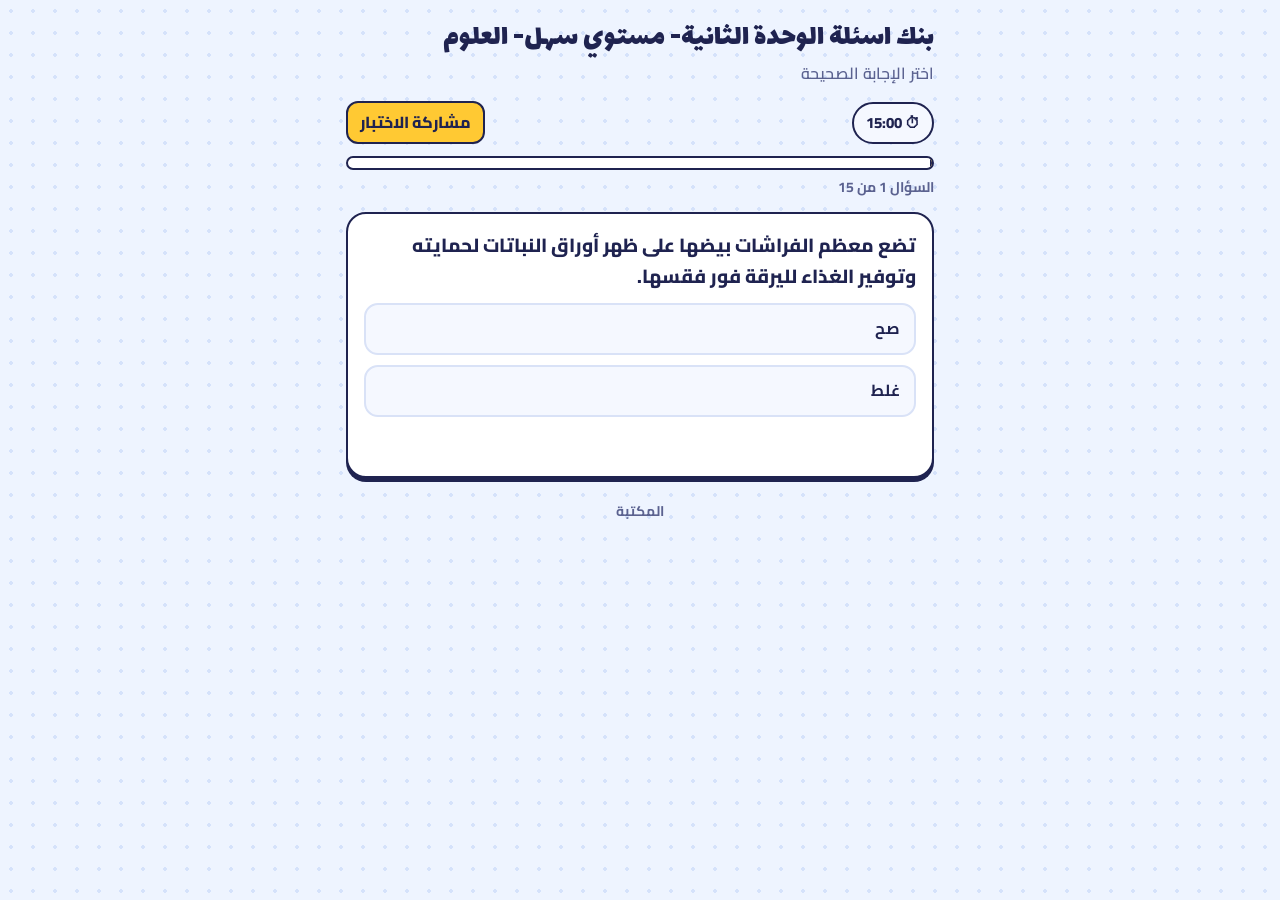
==== quizzes/q-1-yieydr.html @ e1509636 "Add files via upload" ====
<!doctype html>
<html lang="ar" dir="rtl">
<head>
<meta charset="utf-8">
<meta name="viewport" content="width=device-width, initial-scale=1">
<title>بنك اسئلة الوحدة الثانية- مستوي سهل- العلوم</title>
<script>
  /* المظهر: يأخذه من التطبيق (?theme=dark) وإلا من إعدادات الجهاز */
  (function () {
    var p = new URLSearchParams(location.search).get('theme');
    var dark = p ? p === 'dark' : matchMedia('(prefers-color-scheme: dark)').matches;
    document.documentElement.setAttribute('data-theme', dark ? 'dark' : 'light');
  })();
</script>
<link rel="icon" href="../icons/icon.svg" type="image/svg+xml">
<link rel="preconnect" href="https://fonts.googleapis.com">
<link rel="preconnect" href="https://fonts.gstatic.com" crossorigin>
<link href="https://fonts.googleapis.com/css2?family=Cairo:wght@400;600;700;800&family=Lalezar&display=swap" rel="stylesheet">
<style>
  :root { --bg:#EEF4FF; --dots:#D5E2FB; --surface:#fff; --surface2:#F5F8FF; --ink:#1F2350; --muted:#5B6290; --line:#D9E2F7; --edge:#1F2350; --primary:#3E63F5; --onp:#fff; --sun:#FFC933; --ons:#1F2350; --ok:#138A5B; --okbg:#D5F5E3; --bad:#D13B3B; --badbg:#FFE0DA; --focus:#1F2350; }
  :root[data-theme="dark"] { --bg:#15183D; --dots:#1E2250; --surface:#22265A; --surface2:#2B3070; --ink:#F1F3FF; --muted:#AEB5E6; --line:#373D82; --edge:#0B0D26; --primary:#7C97FF; --onp:#11143A; --sun:#FFD25A; --ons:#1B1E48; --ok:#5BE0A4; --okbg:#1F5A49; --bad:#FF8B8B; --badbg:#5A2F3E; --focus:#FFD25A; }
  * { box-sizing:border-box; }
  body { margin:0; font-family:"Cairo","Segoe UI",Tahoma,sans-serif; line-height:1.7; color:var(--ink); background-color:var(--bg); background-image:radial-gradient(var(--dots) 1.6px, transparent 1.8px); background-size:22px 22px; }
  main { max-width:620px; margin:0 auto; padding:18px 16px 40px; }
  h1 { font-family:"Lalezar","Cairo",sans-serif; font-weight:400; font-size:30px; line-height:1.4; margin:0; }
  .sub { color:var(--muted); font-weight:600; margin:0 0 14px; }
  .bar { height:14px; background:var(--surface); border:2.5px solid var(--edge); border-radius:999px; overflow:hidden; margin-bottom:6px; }
  .bar i { display:block; height:100%; width:0; background:var(--sun); border-inline-end:2.5px solid var(--edge); transition:width .3s; }
  .progress { color:var(--muted); font-weight:700; font-size:14px; margin:0 0 12px; }
  .q { background:var(--surface); border:2.5px solid var(--edge); border-radius:20px; box-shadow:0 4px 0 var(--edge); padding:16px; }
  .q h2 { font-size:19px; font-weight:800; line-height:1.6; margin:0 0 12px; }
  .opts { display:grid; gap:10px; }
  .opts button { font:inherit; font-weight:700; text-align:right; min-height:52px; padding:8px 14px; border:2.5px solid var(--line); border-radius:14px; background:var(--surface2); color:var(--ink); cursor:pointer; transition:transform .08s; }
  .opts button:active:not(:disabled) { transform:scale(.98); }
  .opts button:focus-visible, .next:focus-visible, .again:focus-visible { outline:3px solid var(--focus); outline-offset:3px; }
  .opts button.right { background:var(--okbg); border-color:var(--ok); }
  .opts button.wrong { background:var(--badbg); border-color:var(--bad); }
  .opts button:disabled { cursor:default; }
  .fb { min-height:1.8em; margin:12px 0 0; font-weight:800; }
  .fb.ok { color:var(--ok); } .fb.bad { color:var(--bad); }
  .note { margin:2px 0 0; color:var(--muted); font-weight:600; font-size:15px; }
  .btn { display:flex; align-items:center; justify-content:center; width:100%; min-height:54px; margin-top:14px; font:inherit; font-weight:800; font-size:17px; border:2.5px solid var(--edge); border-radius:16px; background:var(--primary); color:var(--onp); box-shadow:0 4px 0 var(--edge); cursor:pointer; }
  .btn:active { transform:translateY(3px); box-shadow:0 1px 0 var(--edge); }
  .btn.alt { background:var(--sun); color:var(--ons); }
  .result { text-align:center; background:var(--surface); border:2.5px solid var(--edge); border-radius:24px; box-shadow:0 4px 0 var(--edge); padding:22px 16px; }
  .stars { font-size:44px; letter-spacing:6px; line-height:1.3; }
  .result h2 { font-family:"Lalezar","Cairo",sans-serif; font-weight:400; font-size:30px; margin:4px 0; line-height:1.4; }
  .result p { margin:0; color:var(--muted); font-weight:700; }
  .score { display:inline-block; margin:10px 0 4px; padding:0 18px; background:var(--sun); color:var(--ons); border:2.5px solid var(--edge); border-radius:999px; font-weight:800; font-size:22px; }
  footer { text-align:center; color:var(--muted); font-size:14px; font-weight:700; margin-top:22px; }
  @media (prefers-reduced-motion: reduce) { * { transition:none !important; } }
</style>

</head>
<body>
<main>
  <h1>بنك اسئلة الوحدة الثانية- مستوي سهل- العلوم</h1>
  <p class="sub">اختر الإجابة الصحيحة</p>
  <div id="stage"></div>
  <footer>المكتبة</footer>
</main>
<script>
/* type: "mc" اختيار من متعدد | "tf" صح وغلط. a = رقم الإجابة الصحيحة. note = شرح اختياري يظهر بعد الإجابة */
const QUESTIONS = [{"type":"tf","q":"تضع معظم الفراشات بيضها على ظهر أوراق النباتات لحمايته وتوفير الغذاء لليرقة فور فقسها.","a":0,"note":"تختار الفراشات ظهر أوراق النباتات لحماية البيض من الأمطار وليكون الغذاء متوافراً مباشرة لليرقة عند الخروج."},{"type":"tf","q":"تعتبر وجود ثقوب وعلامات أكل على أوراق النباتات دليلاً على وجود بيض الفراشات.","a":1,"note":"تترك اليرقات آثاماً وثقوباً نتيجة إقبالها الشديد على أكل الأوراق، بينما البيض لا يأكل."},{"type":"tf","q":"يصل طول الشرنقة في دورة حياة الفراشة إلى حوالي 7 سم تقريباً.","a":1,"note":"الشرنقة يبلغ طولها نحو 2 سم فقط، بينما الـ 7 سم هي قياس عرض أجنحة الفراشة البالغة."},{"type":"mc","q":"أي من الكائنات الحية التالية لا يعتبر من الحشرات بناءً على أجزاء جسمه وعدد أرجله؟","o":["العنكبوت","الجراد","النمل","اليعسوب"],"a":0,"note":"العنكبوت يتكون جسمه من جزأين فقط وله 8 أرجل (4 أزواج)، فلا يصنف كحشرة."},{"type":"tf","q":"تُعتبر اليعاسيب والجراد وخنافس الروث من الحشرات لأن أجسامها تتكون من 3 أجزاء وتملك 6 أرجل.","a":0,"note":"ينطبق التعريف العلمي للحشرات (ثلاثة أجزاء رئيسية للجسم وست أرجل) على اليعاسيب والجراد وخنافس الروث."},{"type":"mc","q":"يتكون التركيب الجسمي الرئيسي للحشرة البالغة من ثلاثة أجزاء، هي:","o":["الرأس، الصدر، البطن","الرأس، الأجنحة، الأرجل","الصدر، البطن، قرون الاستشعار","الرأس، الذيل، الصدر"],"a":0,"note":"هذه هي الأجزاء الثلاثة المكونة للهيكل الخارجي الأساسي لجسم أي حشرة بالغة."},{"type":"tf","q":"تُسمى الحشرة الصغيرة التي تخرج مباشرة عند فقس البيضة باليرقة.","a":0,"note":"اليرقة هي المرحلة الثانية في دورة الحياة والتي تخرج مباشرة فور انقضاء مرحلة البيضة."},{"type":"mc","q":"أي من العبارات التالية تصف شكل ولون الشرنقة في دورة حياة الفراشة الملكية؟","o":["ذات شكل بيضاوي ممتلئ ولون أخضر زاهٍ قد يبدو ذهبياً","ذات شكل مكعب ولون أحمر داكن","ذات شكل دائم التغير ولون شفاف","ذات شكل كروي ولون أسود داكن"],"a":0,"note":"هذا هو الوصف المباشر والدقيق للشكل واللون الظاهري لشرنقة الفراشة."},{"type":"mc","q":"ما الوظيفة الأساسية والمهمة المحددة لمرحلة اليرقة؟","o":["الأكل بشراهة والنمو السريع","وضع البيض والتكاثر","الطيران بين الأزهار لامتصاص الرحيق","السكون والنوم داخل غلاف حامٍ"],"a":0,"note":"تخصص اليرقة معظم وقتها للتغذية المستمرة لتخزين الطاقة والنمو السريع."},{"type":"tf","q":"تمر خنافس الروث والنحل بدورة حياة ومراحل نمو تشابه دورة حياة الفراشات.","a":0,"note":"تمر كل من الفراشات والنحل وخنافس الروث بمراحل التحول الكامل الأربع (بيضة، يرقة، شرنقة، حشرة بالغة)."},{"type":"mc","q":"أين تضع أُنثى الفراش عادةً بيضها في البيئة الطبيعية؟","o":["على ظهر أوراق النباتات التي تأكلها اليرقات","فوق الرمال الجافة في الصحراء","داخل جذوع الأشجار الميتة واليابسة","تحت سطح التربة على عمق كبير"],"a":0,"note":"يُمكّن وضع البيض على ظهر الأوراق من حمايته وتوفير الغذاء المباشر لليرقات فور الخروج."},{"type":"tf","q":"تعتبر الشرنقة مرحلة تحول مهمة رغم أنها تبدو ساكنة ولا تتحرك.","a":0,"note":"رغم السكون الظاهري للشرنقة، تحدث بداخلها تغيرات جسمية جذرية لإعادة بناء اليرقة وتحويلها إلى فراشة."},{"type":"mc","q":"يحتوي رأس الحشرة البالغة على أجزاء رئيسية هامّة تتضمن:","o":["العينين، الفم، وزوج من قرون الاستشعار","الأرجل، الأجنحة، العينين","الشرنقة، الفم، الأرجل","قرون الاستشعار، الأجنحة، البطن"],"a":0,"note":"تتركز الزوائد الحسية والغذائية من عينين وفم وقرني استشعار في منطقة الرأس."},{"type":"mc","q":"كيف تظهر أجنحة الفراشة البالغة في البداية فور انشقاق الشرنقة وخروجها منها؟","o":["تكون مجعدة ورطبة غير قادرة على الطيران","تكون قوية ومفرودة وتطير فوراً في الهواء","تكون مفقودة كلياً وتنمو بعد أسبوع","تكون صلبة وجافة جداً وقابلة للكسر"],"a":0,"note":"تخرج الأجنحة انضغاطية ومجعدة، وتستغرق بعض الوقت حتى تنبسط وتصلب بالطيران."},{"type":"mc","q":"ما العملية الحيوية التي تتخلص فيها اليرقة من جلدها القديم عندما يصبح ضيقاً عليها؟","o":["الانسلاخ","الفقس","التكيف","التكاثر"],"a":0,"note":"الانسلاخ هو العملية التي تقوم بها اليرقة بتغيير جلدها القديم غير القابل للتمدد لتتمكن من النمو."}];
const stage = document.getElementById('stage');
let i = 0, score = 0;

/* ── ترميز النص والرياضيات: مطابق لأسلوب exam-builder v3 ── */
var TEX_CMD={'forall':1,'frac':1,'fbox':1,'fcolorbox':1,'text':1,'times':1,'tan':1,'tanh':1,'to':1,'theta':1,'tau':1,'top':1,'triangle':1,'triangledown':1,'tilde':1,'textbf':1,'textit':1,'textrm':1,'textsf':1,'texttt':1,'textcomp':1,'textellipsis':1,'textmu':1,'textdegree':1,'textcopyright':1,'textregistered':1,'texttrademark':1,'tfrac':1,'textasciitilde':1,'textbar':1,'textbigcirc':1,'textbullet':1,'textdagger':1,'textdollar':1,'textemdash':1,'textendash':1,'textexclam':1,'textgreater':1,'textless':1,'textparagraph':1,'textperiodcentered':1,'textquestiondown':1,'textsection':1,'textunderscore':1,'textwon':1,'tag':1,'thickmuskip':1,'beta':1,'bar':1,'begin':1,'backslash':1,'big':1,'bigg':1,'bigl':1,'bigm':1,'biggr':1,'biggm':1,'bigr':1,'biggl':1,'Big':1,'Bigg':1,'Bigl':1,'Bigm':1,'Biggl':1,'Biggm':1,'Bigr':1,'bigvert':1,'Bigvert':1,'biglvert':1,'bigrvert':1,'Biglvert':1,'Bigrvert':1,'biggroup':1,'Biggroup':1,'bigmvert':1,'Bigmvert':1,'blacktriangle':1,'blacktriangledown':1,'blacksquare':1,'blacklozenge':1,'binom':1,'bmod':1,'box':1,'boxed':1,'nu':1,'nabla':1,'not':1,'newline':1,'ne':1,'neq':1,'neg':1,'notin':1,'notequ':1,'notsubset':1,'notsupset':1,'nleq':1,'ngeq':1,'nll':1,'nlt':1,'ngt':1,'ngg':1,'nmid':1,'nparallel':1,'notag':1,'newcommand':1,'newenvironment':1,'noindent':1,'ni':1,'right':1,'rightarrow':1,'rightarrowfill':1,'rightarrowtail':1,'rightarrowstail':1,'rightarrowtriangle':1,'rightarrowdoublearrow':1,'rightleftarrows':1,'rightharpoonup':1,'rightharpoondown':1,'rightdownarrow':1,'rightuparrow':1,'root':1,'rho':1,'rangle':1,'rfloor':1,'rceil':1,'rvert':1,'Rvert':1,'rgroup':1};
var CTRL_MAP = { '\b':'b','\t':'t','\n':'n','\f':'f','\r':'r' };
function fixCtrl(s){ if(typeof s!=='string')return s; if(!/[\b\t\n\f\r]/.test(s))return s; return s.replace(/([\b\t\n\f\r])([A-Za-z]+)/g,function(m,c,rest){var letter=CTRL_MAP[c];if(!letter)return m;var cmd=letter+rest;if(!TEX_CMD[cmd])return m;return '\\'+cmd;}); }
/* ══ دعم الرياضيات والفيزياء والكيمياء (MathKit) — نسخة واحدة تُستخدم في الأداة وفي قالب الاختبار ══ */
function makeMathKit(fixCtrl) {
  var MATH_RE = /(\$\$[\s\S]+?\$\$|\$[^$\n]+?\$|\\\([\s\S]+?\\\)|\\\[[\s\S]+?\\\])/g;
  function esc0(s) { return String(s).replace(/&/g, '&amp;').replace(/</g, '&lt;').replace(/>/g, '&gt;').replace(/"/g, '&quot;'); }
  function mk(s) { return String(s).replace(/\uE000/g, '<sup>').replace(/\uE001/g, '</sup>').replace(/\uE002/g, '<sub>').replace(/\uE003/g, '</sub>'); }
  function hasMath(s) { return typeof s === 'string' && (s.indexOf('$') !== -1 || s.indexOf('\\(') !== -1 || s.indexOf('\\[') !== -1); }
  function unwrap(part) {
    if (/^\$\$[\s\S]+\$\$$/.test(part)) { return { tex: part.slice(2, -2), display: true }; }
    if (/^\$[^$\n]+\$$/.test(part)) { return { tex: part.slice(1, -1), display: false }; }
    if (/^\\\([\s\S]+\\\)$/.test(part)) { return { tex: part.slice(2, -2), display: false }; }
    if (/^\\\[[\s\S]+\\\]$/.test(part)) { return { tex: part.slice(2, -2), display: true }; }
    return null;
  }
  function parts(s) { return String(s).split(MATH_RE); }

  /* ── كيمياء مبسّطة: \ce{2H2 + O2 -> 2H2O} ── */
  function ceToTex(src) {
    var s = String(src).trim().replace(/<->|<=>|->|<-/g, function (m) { return ' ' + m + ' '; });
    var out = [];
    s.split(/\s+/).forEach(function (p) {
      if (!p) { return; }
      if (p === '->') { out.push('\\rightarrow'); return; }
      if (p === '<-') { out.push('\\leftarrow'); return; }
      if (p === '<->') { out.push('\\leftrightarrow'); return; }
      if (p === '<=>') { out.push('\\rightleftharpoons'); return; }
      if (p === '+' || p === '=') { out.push(p); return; }
      var t = p.replace(/\^(\d*[+\-])/g, '^{$1}')
               .replace(/([A-Za-z\)\]])(\d+)/g, '$1_{$2}')
               .replace(/\((aq|g|l|s)\)/g, '\\text{($1)}');
      out.push('\\mathrm{' + t + '}');
    });
    return out.join(' ');
  }

  /* ── أوامر شائعة في الفيزياء/الكيمياء غير موجودة في KaTeX ── */
  var MACROS = {
    '\\Ohm': '\\Omega', '\\ohm': '\\Omega',
    '\\degC': '{}^{\\circ}\\mathrm{C}', '\\degF': '{}^{\\circ}\\mathrm{F}',
    '\\angstrom': '\\mathrm{\\mathring{A}}', '\\micro': '\\mu',
    '\\abs': '\\left|#1\\right|', '\\norm': '\\left\\Vert #1\\right\\Vert',
    '\\dd': '\\mathrm{d}', '\\dv': '\\frac{\\mathrm{d}#1}{\\mathrm{d}#2}', '\\pdv': '\\frac{\\partial #1}{\\partial #2}',
    '\\vb': '\\mathbf{#1}', '\\grad': '\\nabla', '\\curl': '\\nabla\\times',
    '\\unit': '\\,\\mathrm{#1}', '\\si': '\\,\\mathrm{#1}', '\\SI': '#1\\,\\mathrm{#2}', '\\num': '#1',
    '\\pu': '\\text{#1}'
  };
  MACROS['\\ce'] = function (ctx) {
    var toks = ctx.consumeArgs(1)[0];
    return ceToTex(toks.slice().reverse().map(function (t) { return t.text; }).join(''));
  };
  function macros() { var o = {}; for (var k in MACROS) { if (Object.prototype.hasOwnProperty.call(MACROS, k)) { o[k] = MACROS[k]; } } return o; }

  function render(tex, display, throwOnError) {
    var w = console.warn; console.warn = function () {};
    try {
      return katex.renderToString(tex, { displayMode: !!display, throwOnError: !!throwOnError, strict: 'ignore', trust: false, output: 'html', macros: macros() });
    } finally { console.warn = w; }
  }
  function mathSpan(part) {
    var u = unwrap(part);
    if (!u) { return esc0(part); }
    var tex = fixCtrl(u.tex), out = null;
    var attrs = ' class="math" dir="ltr" data-tex="' + esc0(tex) + '"';
    if (typeof katex !== 'undefined' && katex && katex.renderToString) {
      try { out = render(tex, u.display, false); } catch (e) { out = null; }
    }
    if (!out) { return '<span' + attrs + '><span class="math-raw">' + esc0(tex) + '</span></span>'; }
    return '<span' + attrs + '>' + out + '</span>';
  }

  /* ── عزل مقاطع الصيغ المكتوبة نصًّا (−5 m/s، F = m × a، H₂O) لتبقى من اليسار لليمين داخل نص عربي ── */
  var CH = 'A-Za-z0-9\\u0370-\\u03FF\\u00B0\\u00B2\\u00B3\\u00B5\\u00B9\\u2070-\\u209F\\u2126\\u221A\\u221E\\u2248\\u2260\\u2264\\u2265\\u00B1\\u00D7\\u00F7\\u00B7';
  var LTR_RE = new RegExp('[+\\-\\u2212\\u2013]?[' + CH + '](?:[' + CH + ' +\\-\\u2212\\u2013=<>^\\/%().,:]*[' + CH + ')%=])?', 'g');
  var WORTH_RE = new RegExp('[0-9=<>^\\/%\\u0370-\\u03FF\\u00B0\\u00B2\\u00B3\\u00B5\\u00B9\\u2070-\\u209F\\u2126\\u221A\\u221E\\u2248\\u2260\\u2264\\u2265\\u00B1\\u00D7\\u00F7\\u00B7]|^[+\\-\\u2212\\u2013]');
  function ltr(s, escFn) {
    var out = '', last = 0, m;
    LTR_RE.lastIndex = 0;
    while ((m = LTR_RE.exec(s))) {
      if (!WORTH_RE.test(m[0])) { continue; }
      out += escFn(s.slice(last, m.index)) + '<bdi dir="ltr">' + escFn(m[0]) + '</bdi>';
      last = m.index + m[0].length;
    }
    return out + escFn(s.slice(last));
  }
  function esc(s) { return mk(ltr(fixCtrl(String(s == null ? '' : s)), esc0)); }
  function rich(s) {
    s = fixCtrl(String(s == null ? '' : s));
    if (!hasMath(s)) { return esc(s); }
    return parts(s).map(function (p) { return unwrap(p) ? mathSpan(p) : esc(p); }).join('');
  }

  /* ── نص LaTeX صِرف بلا علامات $ (مثل \frac{1}{2} أو 10^{-3}) ← يُغلَّف تلقائيًا ── */
  var CMD_RE = /\\(?:frac|dfrac|tfrac|sqrt|vec|overrightarrow|overline|times|cdot|Omega|omega|mu|pi|theta|alpha|beta|gamma|Delta|lambda|rho|sigma|phi|tau|ce|mathrm|leq|geq|neq|approx|rightarrow|infty|sum|int|lim|angle|triangle|circ|degree|hbar|nabla|partial|cdots|ldots|perp|parallel)(?![A-Za-z])/;
  var SUPSUB_RE = /[A-Za-z0-9\)\}\]]\^(?:\{|[\-+]?[A-Za-z0-9\\\(])|[A-Za-z0-9\)\}\]]_\{/;
  function autoWrap(s) {
    s = String(s);
    if (!s || /[\u0600-\u06FF]/.test(s) || /\$|\\\(|\\\[/.test(s) || /[A-Za-z]:\\/.test(s)) { return s; }
    if (!CMD_RE.test(s) && !SUPSUB_RE.test(s)) { return s; }
    var prose = s.replace(/\\[A-Za-z]+/g, ' ');
    if (/[A-Za-z]{4,}/.test(prose)) { return s; }
    return '$' + s.trim() + '$';
  }

  /* ── فحص الصيغ: عدّها وأبلِغ عن الأخطاء ── */
  function check(s) {
    var res = { n: 0, errors: [] };
    if (!hasMath(s)) { return res; }
    parts(fixCtrl(String(s))).forEach(function (p) {
      var u = unwrap(p);
      if (!u) { return; }
      res.n++;
      try { render(fixCtrl(u.tex), u.display, true); }
      catch (e) { res.errors.push({ tex: fixCtrl(u.tex), msg: String(e && e.message || e).replace(/^KaTeX parse error:\s*/, '').split(' at position')[0].split(' at end of')[0] }); }
    });
    return res;
  }

  /* ── مفتاح التكرار: يحافظ على رموز الرياضيات (+ − < > ^ _) بدل حذفها ── */
  function dupKey(s, norm) {
    s = fixCtrl(String(s == null ? '' : s));
    if (!hasMath(s)) { return norm(s); }
    return parts(s).map(function (p) { return unwrap(p) ? '\u0001' + p.replace(/\s+/g, '').toLowerCase() : norm(p); }).join('|');
  }

  /* ── JSON فيه \sqrt أو \vec أو \Omega بشرطة واحدة (غير صالح) ← يُصلَح ثم يُقرأ ── */
  function parseJson(text) {
    text = String(text);
    try { return { data: JSON.parse(text), repaired: false }; }
    catch (e1) {
      var fixed = text.replace(/\\(?:["\\\/bfnrt]|u[0-9a-fA-F]{4})|\\/g, function (m) { return m.length > 1 ? m : '\\\\'; });
      try { return { data: JSON.parse(fixed), repaired: true }; } catch (e2) { throw e1; }
    }
  }

  return { esc0: esc0, esc: esc, mk: mk, ltr: ltr, rich: rich, mathSpan: mathSpan, render: render, check: check,
           autoWrap: autoWrap, dupKey: dupKey, parseJson: parseJson, hasMath: hasMath, ceToTex: ceToTex };
}
var MathKit = makeMathKit(fixCtrl);
function esc0(s){ return String(s).replace(/&/g,'&amp;').replace(/</g,'&lt;').replace(/>/g,'&gt;').replace(/"/g,'&quot;'); }
function mk(s){ return String(s).replace(/\uE000/g,'<sup>').replace(/\uE001/g,'</sup>').replace(/\uE002/g,'<sub>').replace(/\uE003/g,'</sub>'); }
function esc(s){ return mk(MathKit.ltr(fixCtrl(String(s==null?'':s)), esc0)); }
function hasMath(s){ return typeof s==='string' && (s.indexOf('$')!==-1 || s.indexOf('\\(')!==-1 || s.indexOf('\\[')!==-1); }
var MATH_RE = /(\$\$[\s\S]+?\$\$|\$[^$\n]+?\$|\\\([\s\S]+?\\\)|\\\[[\s\S]+?\\\])/g;
function isMathPart(p){ return /^\$\$[\s\S]+\$\$$/.test(p) || /^\$[^$\n]+\$$/.test(p) || /^\\\([\s\S]+\\\)$/.test(p) || /^\\\[[\s\S]+\\\]$/.test(p); }
function mathSpan(part){
  var display=false, tex=null;
  if(/^\$\$[\s\S]+\$\$$/.test(part)){ tex=part.slice(2,-2); display=true; }
  else if(/^\$[^$\n]+\$$/.test(part)){ tex=part.slice(1,-1); }
  else if(/^\\\([\s\S]+\\\)$/.test(part)){ tex=part.slice(2,-2); }
  else if(/^\\\[[\s\S]+\\\]$/.test(part)){ tex=part.slice(2,-2); display=true; }
  if(tex===null) return esc0(part);
  tex=fixCtrl(tex);
  var attrs=' class="math" dir="ltr" data-tex="'+esc0(tex)+'"', out=null;
  if(typeof katex!=='undefined' && katex && katex.renderToString){
    var w=console.warn; console.warn=function(){};
    try{ out=MathKit.render(tex,display,false); }
    catch(e){ out=null; } finally{ console.warn=w; }
  }
  if(!out) return '<span'+attrs+'><span class="math-raw">'+esc0(tex)+'</span></span>';
  return '<span'+attrs+'>'+out+'</span>';
}
function rich(s){ s=fixCtrl(String(s==null?'':s)); if(!hasMath(s)) return esc(s); return s.split(MATH_RE).map(function(p){ return isMathPart(p) ? mathSpan(p) : esc(p); }).join(''); }

function show() {
  const q = QUESTIONS[i];
  const opts = q.type === 'tf' ? ['صح', 'غلط'] : q.o;
  stage.innerHTML =
    '<div class="bar" aria-hidden="true"><i style="width:' + (i / QUESTIONS.length * 100) + '%"></i></div>' +
    '<p class="progress">السؤال ' + (i + 1) + ' من ' + QUESTIONS.length + '</p>' +
    '<section class="q"><h2 id="qt" tabindex="-1">' + rich(q.q) + '</h2><div class="opts" role="group" aria-labelledby="qt"></div>' +
    '<p class="fb" role="status" aria-live="polite"></p><p class="note"></p></section>';
  const box = stage.querySelector('.opts');
  const fb = stage.querySelector('.fb');
  opts.forEach((t, oi) => {
    const b = document.createElement('button');
    b.type = 'button'; b.innerHTML = rich(t);
    b.addEventListener('click', () => {
      box.querySelectorAll('button').forEach(x => x.disabled = true);
      if (oi === q.a) { b.classList.add('right'); fb.className = 'fb ok'; fb.textContent = 'أحسنت! إجابة صحيحة'; score++; }
      else { b.classList.add('wrong'); box.children[q.a].classList.add('right'); fb.className = 'fb bad'; fb.innerHTML = 'الإجابة الصحيحة: ' + rich(opts[q.a]); }
      if (q.note) stage.querySelector('.note').innerHTML = rich(q.note);
      const n = document.createElement('button');
      n.type = 'button'; n.className = 'btn next';
      n.textContent = i === QUESTIONS.length - 1 ? 'اعرض النتيجة' : 'السؤال التالي';
      n.addEventListener('click', () => { i++; i < QUESTIONS.length ? show() : finish(); window.scrollTo(0, 0); });
      stage.querySelector('.q').appendChild(n);
      n.focus({ preventScroll: true });
    });
    box.appendChild(b);
  });
}

function finish() {
  const pct = score / QUESTIONS.length;
  const stars = pct >= 0.9 ? 3 : pct >= 0.6 ? 2 : pct > 0 ? 1 : 0;
  const msg = pct >= 0.9 ? 'ممتاز! أنت بطل' : pct >= 0.6 ? 'جيد جدًا، كمّل' : 'محاولة حلوة، جرّب مرة أخرى';
  stage.innerHTML =
    '<section class="result"><div class="stars" aria-hidden="true">' + '⭐'.repeat(stars) + '☆'.repeat(3 - stars) + '</div>' +
    '<h2 id="rt" tabindex="-1">' + msg + '</h2><p>نتيجتك</p><div class="score">' + score + ' من ' + QUESTIONS.length + '</div>' +
    '<button type="button" class="btn alt again">حاول مرة أخرى</button></section>';
  stage.querySelector('#rt').focus({ preventScroll: true });
  stage.querySelector('.again').addEventListener('click', () => { i = 0; score = 0; show(); window.scrollTo(0, 0); });
}
show();
</script>
<script data-quiz-tools>
(function () {
  var main = document.querySelector('main');
  if (!main) return;
  var css = document.createElement('style');
  css.textContent = '.quiz-tools{display:flex;gap:8px;align-items:center;flex-wrap:wrap;margin:0 0 12px}' +
    '.timer{margin:0;font-weight:800;font-size:15px;padding:6px 12px;border:2px solid var(--edge);border-radius:999px;background:var(--surface2);color:var(--ink)}' +
    '.timer.low{background:var(--badbg);color:var(--bad);border-color:var(--bad)}' +
    '.share-btn{min-height:40px;padding:6px 12px;font:inherit;font-weight:800;border:2px solid var(--edge);border-radius:12px;background:var(--sun);color:var(--ons);cursor:pointer;margin-inline-start:auto}' +
    '.quiz-share-backdrop{position:fixed;inset:0;z-index:200;display:flex;align-items:flex-end;justify-content:center;background:rgba(6,8,28,.66);padding:12px}' +
    '.quiz-share-panel{width:100%;max-width:460px;padding:22px 18px;background:var(--surface);color:var(--ink);border:2.5px solid var(--edge);border-radius:24px;box-shadow:0 4px 0 var(--edge)}' +
    '.quiz-share-panel h2{font-family:"Lalezar","Cairo",sans-serif;font-weight:400;font-size:24px;margin:0 0 2px}' +
    '.quiz-share-hint{color:var(--muted);font-weight:600;font-size:14px;margin:0 0 14px}' +
    '.quiz-share-apps{display:grid;grid-template-columns:repeat(2,minmax(0,1fr));gap:10px}' +
    '.quiz-share-app{display:flex;align-items:center;gap:10px;min-height:52px;padding:8px 12px;background:var(--surface2);color:var(--ink);text-decoration:none;border:2px solid var(--line);border-radius:14px;font:700 15px Cairo,sans-serif;cursor:pointer;text-align:start}' +
    '.quiz-share-app span:first-child{flex:none;width:28px;text-align:center;font-size:20px;line-height:1}' +
    '.quiz-share-close{width:100%;min-height:44px;margin-top:14px;font:800 15px Cairo,sans-serif;color:var(--ink);background:transparent;border:2px solid var(--line);border-radius:12px;cursor:pointer}';
  document.head.appendChild(css);
  var tools = document.createElement('div');
  tools.className = 'quiz-tools';
  var timer = document.createElement('p');
  timer.className = 'timer';
  timer.id = 'quiz-timer';
  timer.setAttribute('role', 'timer');
  timer.hidden = true;
  var share = document.createElement('button');
  share.type = 'button';
  share.className = 'share-btn';
  share.textContent = 'مشاركة الاختبار';
  share.setAttribute('aria-label', 'مشاركة رابط الاختبار');
  tools.appendChild(timer);
  tools.appendChild(share);
  var sub = main.querySelector('.sub');
  main.insertBefore(tools, sub ? sub.nextSibling : document.getElementById('stage'));

  function openShareSheet(data) {
    var u = encodeURIComponent(data.url);
    var tx = encodeURIComponent(data.text);
    var apps = [
      ['واتساب', '💬', 'https://wa.me/?text=' + encodeURIComponent(data.text + ' ' + data.url)],
      ['فيسبوك', '📘', 'https://www.facebook.com/sharer/sharer.php?u=' + u],
      ['تيليجرام', '✈️', 'https://t.me/share/url?url=' + u + '&text=' + tx],
      ['إكس', '𝕏', 'https://twitter.com/intent/tweet?url=' + u + '&text=' + tx],
      ['البريد الإلكتروني', '✉️', 'mailto:?subject=' + tx + '&body=' + u]
    ];
    var back = document.createElement('div');
    back.className = 'quiz-share-backdrop';
    back.setAttribute('role', 'dialog');
    back.setAttribute('aria-modal', 'true');
    back.setAttribute('aria-label', 'مشاركة الاختبار');
    var panel = document.createElement('div');
    panel.className = 'quiz-share-panel';
    panel.innerHTML =
      '<h2 id="quiz-share-title" tabindex="-1">مشاركة الاختبار</h2>' +
      '<p class="quiz-share-hint">اختر التطبيق لإرسال رابط المكتبة والاختبار</p>' +
      '<div class="quiz-share-apps"></div>' +
      '<button type="button" class="quiz-share-close">إغلاق</button>';
    var list = panel.querySelector('.quiz-share-apps');
    apps.forEach(function (a) {
      var link = document.createElement('a');
      link.className = 'quiz-share-app';
      link.href = a[2]; link.target = '_blank'; link.rel = 'noopener';
      link.innerHTML = '<span aria-hidden="true">' + a[1] + '</span><span>' + a[0] + '</span>';
      list.appendChild(link);
    });
    var copy = document.createElement('button');
    copy.type = 'button';
    copy.className = 'quiz-share-app';
    copy.innerHTML = '<span aria-hidden="true">🔗</span><span>نسخ الرابط</span>';
    copy.addEventListener('click', async function () {
      var ok = false;
      try { await navigator.clipboard.writeText(data.url); ok = true; } catch (e) {}
      if (!ok) {
        var ta = document.createElement('textarea');
        ta.value = data.url;
        ta.style.cssText = 'position:fixed;opacity:0';
        document.body.appendChild(ta);
        ta.select();
        try { ok = document.execCommand('copy'); } catch (e) {}
        ta.remove();
      }
      var label = copy.querySelector('span:last-child');
      if (label) { label.textContent = ok ? 'تم نسخ الرابط' : 'تعذّر النسخ'; }
    });
    list.appendChild(copy);
    back.appendChild(panel);
    document.body.appendChild(back);
    panel.querySelector('.quiz-share-close').addEventListener('click', function () { back.remove(); });
    back.addEventListener('click', function (e) { if (e.target === back) { back.remove(); } });
    panel.querySelector('#quiz-share-title').focus({ preventScroll: true });
  }

  document.addEventListener('keydown', function (e) {
    if (e.key === 'Escape') {
      var back = document.querySelector('.quiz-share-backdrop');
      if (back) { back.remove(); }
    }
  });

  share.addEventListener('click', async function () {
    var quizId = new URLSearchParams(location.search).get('quiz');
    if (!quizId) quizId = location.pathname.split('/').pop().replace(/\.html$/, '');
    var appUrl = new URL('../index.html', location.href);
    appUrl.search = '';
    appUrl.hash = 'quizzes/' + encodeURIComponent(quizId);
    var url = appUrl.href;
    var data = { title: document.title, text: 'جرّب هذا الاختبار في المكتبة: ' + document.title, url: url };
    if (navigator.share) {
      try { await navigator.share(data); return; }
      catch (e) { if (e && e.name === 'AbortError') return; }
    }
    openShareSheet(data);
  });

  var left = 0, tick = null, mins = 0;
  function paint() {
    var m = Math.floor(left / 60), s = left % 60;
    timer.textContent = '⏱ ' + String(m).padStart(2, '0') + ':' + String(s).padStart(2, '0');
    timer.classList.toggle('low', left <= 30);
  }
  function stop() { if (tick) { clearInterval(tick); tick = null; } }
  function startTimer() {
    if (!(mins > 0)) { return; }
    stop();
    left = Math.round(mins * 60);
    timer.hidden = false;
    paint();
    tick = setInterval(function () {
      left--;
      if (left <= 0) {
        stop();
        timer.textContent = '⏱ 00:00';
        if (typeof window.finish === 'function') {
          window.finish();
          var h = document.querySelector('.result h2');
          if (h) { h.textContent = 'انتهى الوقت!'; }
        }
        return;
      }
      paint();
    }, 1000);
  }
  var origFinish = window.finish;
  if (typeof origFinish === 'function') {
    window.finish = function () {
      stop();
      var out = origFinish.apply(this, arguments);
      var again = document.querySelector('.again');
      if (again) { again.addEventListener('click', function () { setTimeout(startTimer, 0); }, { once: true }); }
      return out;
    };
  }
  var q = new URLSearchParams(location.search);
  var forced = Number(q.get('minutes'));
  var file = location.pathname.split('/').pop();
  if (forced > 0) { mins = forced; startTimer(); }
  else {
    fetch('../data/quizzes.json', { cache: 'no-store' })
      .then(function (r) { return r.ok ? r.json() : null; })
      .then(function (j) {
        var found = j && (j.quizzes || []).filter(function (x) { return x && x.file && x.file.split('/').pop() === file; })[0];
        mins = found && Number(found.minutes) > 0 ? Number(found.minutes) : 0;
        startTimer();
      })
      .catch(function () {});
  }
})();
</script>
</body>
</html>
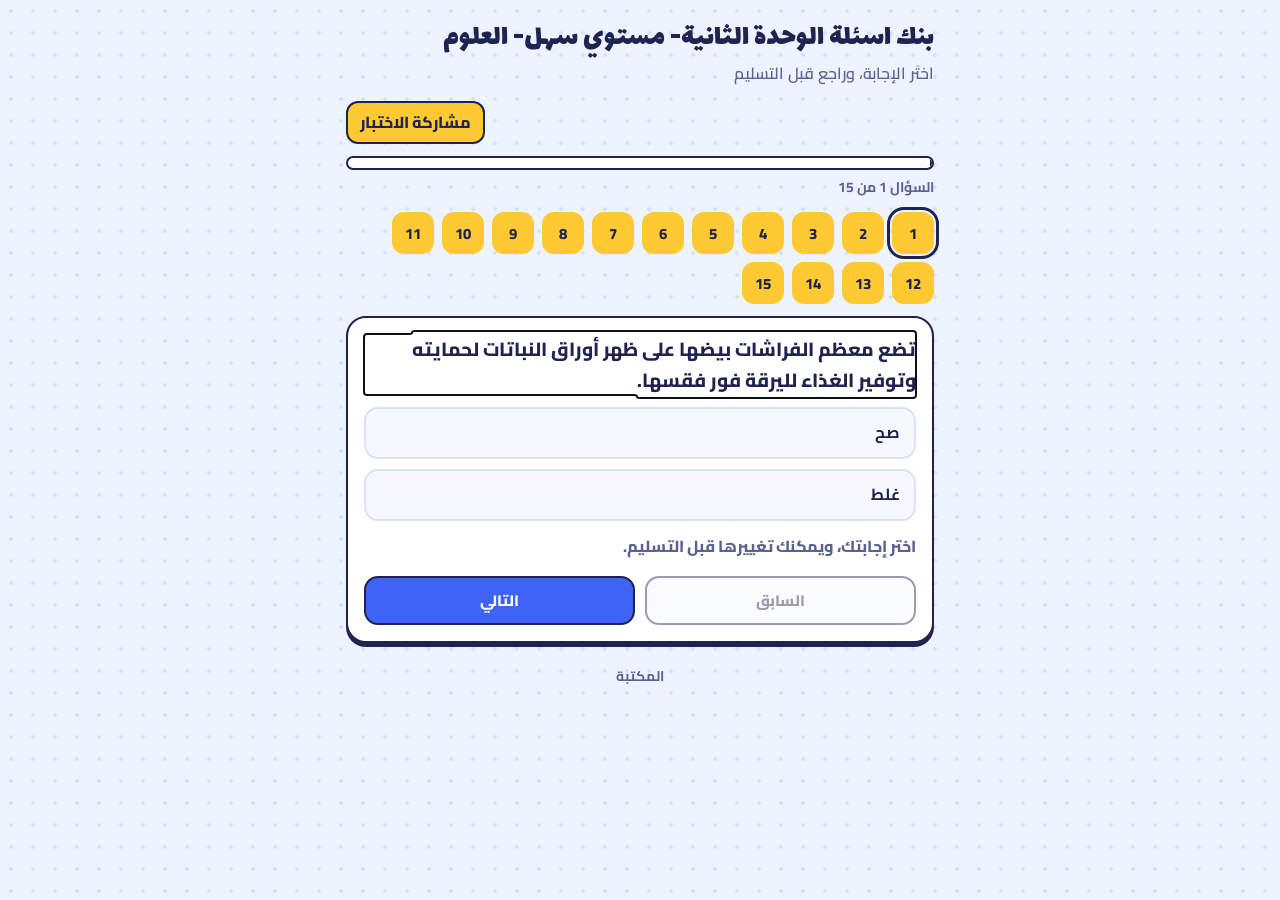
==== commit 8d5cb3a9: "Add files via upload" ====
--- a/quizzes/q-1-yieydr.html
+++ b/quizzes/q-1-yieydr.html
@@ -48,6 +48,33 @@
   .result p { margin:0; color:var(--muted); font-weight:700; }
   .score { display:inline-block; margin:10px 0 4px; padding:0 18px; background:var(--sun); color:var(--ons); border:2.5px solid var(--edge); border-radius:999px; font-weight:800; font-size:22px; }
   footer { text-align:center; color:var(--muted); font-size:14px; font-weight:700; margin-top:22px; }
+  .opts button.opt { background:var(--surface2); border-color:var(--line); }
+  .opts button.opt.selected { background:var(--sun); color:var(--ons); border-color:var(--edge); }
+  .qmap { display:flex; flex-wrap:wrap; gap:8px; margin:0 0 12px; }
+  .qmap .map { width:42px; height:42px; min-width:42px; padding:0; font:800 15px Cairo,sans-serif; color:var(--ink); background:var(--surface2); border:2px solid var(--line); border-radius:12px; cursor:pointer; }
+  .qmap .map.done { background:var(--okbg); border-color:var(--ok); }
+  .qmap .map.miss { background:var(--sun); color:var(--ons); border-color:var(--sun); }
+  .qmap .map[aria-current="step"] { outline:3px solid var(--focus); outline-offset:2px; }
+  .fb.info { color:var(--muted); }
+  .navrow { display:grid; grid-template-columns:repeat(2,minmax(0,1fr)); gap:10px; margin-top:14px; }
+  .navrow .nav { min-height:48px; padding:8px 12px; font:800 15px Cairo,sans-serif; color:var(--ink); background:var(--surface2); border:2.5px solid var(--edge); border-radius:14px; cursor:pointer; }
+  .navrow .nav.go { background:var(--primary); color:var(--onp); }
+  .navrow .nav:disabled { opacity:.45; cursor:not-allowed; }
+  .review h2, .order-cta h3 { font-family:"Lalezar","Cairo",sans-serif; font-weight:400; margin:0 0 2px; line-height:1.4; }
+  .review h2 { font-size:27px; }
+  .review .sub { margin-bottom:10px; }
+  .warn { padding:10px 12px; margin:0 0 12px; font-weight:800; color:var(--bad); background:var(--badbg); border:2px solid var(--bad); border-radius:14px; }
+  .review-list { display:grid; gap:8px; margin:12px 0; }
+  .review-item { display:flex; align-items:center; justify-content:space-between; gap:10px; padding:9px 12px; background:var(--surface2); border:2px solid var(--line); border-radius:12px; font-weight:700; }
+  .review-item .status { font-size:14px; font-weight:800; color:var(--muted); }
+  .review-item .status.miss { color:var(--bad); }
+  .review-item .status.done { color:var(--ok); }
+  .opts button:focus-visible, .next:focus-visible, .again:focus-visible, .navrow button:focus-visible, .qmap .map:focus-visible { outline:3px solid var(--focus); outline-offset:3px; }
+  .order-cta { margin-top:18px; padding:16px; text-align:start; background:var(--surface); border:2.5px solid var(--edge); border-radius:20px; box-shadow:0 4px 0 var(--edge); }
+  .order-cta h3 { font-size:22px; }
+  .order-cta p { margin:2px 0 10px; color:var(--muted); font-weight:700; }
+  .order-cta .cta-note { margin:0 0 10px; font-size:13px; }
+  .order-cta .btn { text-decoration:none; }
   @media (prefers-reduced-motion: reduce) { * { transition:none !important; } }
 </style>
 
@@ -55,21 +82,23 @@
 <body>
 <main>
   <h1>بنك اسئلة الوحدة الثانية- مستوي سهل- العلوم</h1>
-  <p class="sub">اختر الإجابة الصحيحة</p>
+  <p class="sub">اختَر الإجابة، وراجع قبل التسليم</p>
   <div id="stage"></div>
   <footer>المكتبة</footer>
 </main>
 <script>
-/* type: "mc" اختيار من متعدد | "tf" صح وغلط. a = رقم الإجابة الصحيحة. note = شرح اختياري يظهر بعد الإجابة */
-const QUESTIONS = [{"type":"tf","q":"تضع معظم الفراشات بيضها على ظهر أوراق النباتات لحمايته وتوفير الغذاء لليرقة فور فقسها.","a":0,"note":"تختار الفراشات ظهر أوراق النباتات لحماية البيض من الأمطار وليكون الغذاء متوافراً مباشرة لليرقة عند الخروج."},{"type":"tf","q":"تعتبر وجود ثقوب وعلامات أكل على أوراق النباتات دليلاً على وجود بيض الفراشات.","a":1,"note":"تترك اليرقات آثاماً وثقوباً نتيجة إقبالها الشديد على أكل الأوراق، بينما البيض لا يأكل."},{"type":"tf","q":"يصل طول الشرنقة في دورة حياة الفراشة إلى حوالي 7 سم تقريباً.","a":1,"note":"الشرنقة يبلغ طولها نحو 2 سم فقط، بينما الـ 7 سم هي قياس عرض أجنحة الفراشة البالغة."},{"type":"mc","q":"أي من الكائنات الحية التالية لا يعتبر من الحشرات بناءً على أجزاء جسمه وعدد أرجله؟","o":["العنكبوت","الجراد","النمل","اليعسوب"],"a":0,"note":"العنكبوت يتكون جسمه من جزأين فقط وله 8 أرجل (4 أزواج)، فلا يصنف كحشرة."},{"type":"tf","q":"تُعتبر اليعاسيب والجراد وخنافس الروث من الحشرات لأن أجسامها تتكون من 3 أجزاء وتملك 6 أرجل.","a":0,"note":"ينطبق التعريف العلمي للحشرات (ثلاثة أجزاء رئيسية للجسم وست أرجل) على اليعاسيب والجراد وخنافس الروث."},{"type":"mc","q":"يتكون التركيب الجسمي الرئيسي للحشرة البالغة من ثلاثة أجزاء، هي:","o":["الرأس، الصدر، البطن","الرأس، الأجنحة، الأرجل","الصدر، البطن، قرون الاستشعار","الرأس، الذيل، الصدر"],"a":0,"note":"هذه هي الأجزاء الثلاثة المكونة للهيكل الخارجي الأساسي لجسم أي حشرة بالغة."},{"type":"tf","q":"تُسمى الحشرة الصغيرة التي تخرج مباشرة عند فقس البيضة باليرقة.","a":0,"note":"اليرقة هي المرحلة الثانية في دورة الحياة والتي تخرج مباشرة فور انقضاء مرحلة البيضة."},{"type":"mc","q":"أي من العبارات التالية تصف شكل ولون الشرنقة في دورة حياة الفراشة الملكية؟","o":["ذات شكل بيضاوي ممتلئ ولون أخضر زاهٍ قد يبدو ذهبياً","ذات شكل مكعب ولون أحمر داكن","ذات شكل دائم التغير ولون شفاف","ذات شكل كروي ولون أسود داكن"],"a":0,"note":"هذا هو الوصف المباشر والدقيق للشكل واللون الظاهري لشرنقة الفراشة."},{"type":"mc","q":"ما الوظيفة الأساسية والمهمة المحددة لمرحلة اليرقة؟","o":["الأكل بشراهة والنمو السريع","وضع البيض والتكاثر","الطيران بين الأزهار لامتصاص الرحيق","السكون والنوم داخل غلاف حامٍ"],"a":0,"note":"تخصص اليرقة معظم وقتها للتغذية المستمرة لتخزين الطاقة والنمو السريع."},{"type":"tf","q":"تمر خنافس الروث والنحل بدورة حياة ومراحل نمو تشابه دورة حياة الفراشات.","a":0,"note":"تمر كل من الفراشات والنحل وخنافس الروث بمراحل التحول الكامل الأربع (بيضة، يرقة، شرنقة، حشرة بالغة)."},{"type":"mc","q":"أين تضع أُنثى الفراش عادةً بيضها في البيئة الطبيعية؟","o":["على ظهر أوراق النباتات التي تأكلها اليرقات","فوق الرمال الجافة في الصحراء","داخل جذوع الأشجار الميتة واليابسة","تحت سطح التربة على عمق كبير"],"a":0,"note":"يُمكّن وضع البيض على ظهر الأوراق من حمايته وتوفير الغذاء المباشر لليرقات فور الخروج."},{"type":"tf","q":"تعتبر الشرنقة مرحلة تحول مهمة رغم أنها تبدو ساكنة ولا تتحرك.","a":0,"note":"رغم السكون الظاهري للشرنقة، تحدث بداخلها تغيرات جسمية جذرية لإعادة بناء اليرقة وتحويلها إلى فراشة."},{"type":"mc","q":"يحتوي رأس الحشرة البالغة على أجزاء رئيسية هامّة تتضمن:","o":["العينين، الفم، وزوج من قرون الاستشعار","الأرجل، الأجنحة، العينين","الشرنقة، الفم، الأرجل","قرون الاستشعار، الأجنحة، البطن"],"a":0,"note":"تتركز الزوائد الحسية والغذائية من عينين وفم وقرني استشعار في منطقة الرأس."},{"type":"mc","q":"كيف تظهر أجنحة الفراشة البالغة في البداية فور انشقاق الشرنقة وخروجها منها؟","o":["تكون مجعدة ورطبة غير قادرة على الطيران","تكون قوية ومفرودة وتطير فوراً في الهواء","تكون مفقودة كلياً وتنمو بعد أسبوع","تكون صلبة وجافة جداً وقابلة للكسر"],"a":0,"note":"تخرج الأجنحة انضغاطية ومجعدة، وتستغرق بعض الوقت حتى تنبسط وتصلب بالطيران."},{"type":"mc","q":"ما العملية الحيوية التي تتخلص فيها اليرقة من جلدها القديم عندما يصبح ضيقاً عليها؟","o":["الانسلاخ","الفقس","التكيف","التكاثر"],"a":0,"note":"الانسلاخ هو العملية التي تقوم بها اليرقة بتغيير جلدها القديم غير القابل للتمدد لتتمكن من النمو."}];
+/* type: "mc" اختيار من متعدد | "tf" صح وغلط. a = رقم الإجابة الصحيحة. note = شرح اختياري */
+const QUESTIONS = [{"type":"tf","q":"تضع معظم الفراشات بيضها على ظهر أوراق النباتات لحمايته وتوفير الغذاء لليرقة فور فقسها.","a":0,"note":"تختار الفراشات ظهر أوراق النباتات لحماية البيض من الأمطار وليكون الغذاء متوافراً مباشرة لليرقة عند الخروج."},{"type":"tf","q":"تعتبر وجود ثقوب وعلامات أكل على أوراق النباتات دليلاً على وجود بيض الفراشات.","a":1,"note":"تترك اليرقات آثاماً وثقوباً نتيجة إقبالها الشديد على أكل الأوراق، بينما البيض لا يأكل."},{"type":"tf","q":"يصل طول الشرنقة في دورة حياة الفراشة إلى حوالي 7 سم تقريباً.","a":1,"note":"الشرنقة يبلغ طولها نحو 2 سم فقط، بينما الـ 7 سم هي قياس عرض أجنحة الفراشة البالغة."},{"type":"mc","q":"أي من الكائنات الحية التالية لا يعتبر من الحشرات بناءً على أجزاء جسمه وعدد أرجله؟","o":["النمل","اليعسوب","الجراد","العنكبوت"],"a":3,"note":"العنكبوت يتكون جسمه من جزأين فقط وله 8 أرجل (4 أزواج)، فلا يصنف كحشرة."},{"type":"tf","q":"تُعتبر اليعاسيب والجراد وخنافس الروث من الحشرات لأن أجسامها تتكون من 3 أجزاء وتملك 6 أرجل.","a":0,"note":"ينطبق التعريف العلمي للحشرات (ثلاثة أجزاء رئيسية للجسم وست أرجل) على اليعاسيب والجراد وخنافس الروث."},{"type":"mc","q":"يتكون التركيب الجسمي الرئيسي للحشرة البالغة من ثلاثة أجزاء، هي:","o":["الرأس، الأجنحة، الأرجل","الرأس، الذيل، الصدر","الرأس، الصدر، البطن","الصدر، البطن، قرون الاستشعار"],"a":2,"note":"هذه هي الأجزاء الثلاثة المكونة للهيكل الخارجي الأساسي لجسم أي حشرة بالغة."},{"type":"tf","q":"تُسمى الحشرة الصغيرة التي تخرج مباشرة عند فقس البيضة باليرقة.","a":0,"note":"اليرقة هي المرحلة الثانية في دورة الحياة والتي تخرج مباشرة فور انقضاء مرحلة البيضة."},{"type":"mc","q":"أي من العبارات التالية تصف شكل ولون الشرنقة في دورة حياة الفراشة الملكية؟","o":["ذات شكل كروي ولون أسود داكن","ذات شكل دائم التغير ولون شفاف","ذات شكل بيضاوي ممتلئ ولون أخضر زاهٍ قد يبدو ذهبياً","ذات شكل مكعب ولون أحمر داكن"],"a":2,"note":"هذا هو الوصف المباشر والدقيق للشكل واللون الظاهري لشرنقة الفراشة."},{"type":"mc","q":"ما الوظيفة الأساسية والمهمة المحددة لمرحلة اليرقة؟","o":["السكون والنوم داخل غلاف حامٍ","الطيران بين الأزهار لامتصاص الرحيق","الأكل بشراهة والنمو السريع","وضع البيض والتكاثر"],"a":2,"note":"تخصص اليرقة معظم وقتها للتغذية المستمرة لتخزين الطاقة والنمو السريع."},{"type":"tf","q":"تمر خنافس الروث والنحل بدورة حياة ومراحل نمو تشابه دورة حياة الفراشات.","a":0,"note":"تمر كل من الفراشات والنحل وخنافس الروث بمراحل التحول الكامل الأربع (بيضة، يرقة، شرنقة، حشرة بالغة)."},{"type":"mc","q":"أين تضع أُنثى الفراش عادةً بيضها في البيئة الطبيعية؟","o":["داخل جذوع الأشجار الميتة واليابسة","تحت سطح التربة على عمق كبير","فوق الرمال الجافة في الصحراء","على ظهر أوراق النباتات التي تأكلها اليرقات"],"a":3,"note":"يُمكّن وضع البيض على ظهر الأوراق من حمايته وتوفير الغذاء المباشر لليرقات فور الخروج."},{"type":"tf","q":"تعتبر الشرنقة مرحلة تحول مهمة رغم أنها تبدو ساكنة ولا تتحرك.","a":0,"note":"رغم السكون الظاهري للشرنقة، تحدث بداخلها تغيرات جسمية جذرية لإعادة بناء اليرقة وتحويلها إلى فراشة."},{"type":"mc","q":"يحتوي رأس الحشرة البالغة على أجزاء رئيسية هامّة تتضمن:","o":["قرون الاستشعار، الأجنحة، البطن","الأرجل، الأجنحة، العينين","العينين، الفم، وزوج من قرون الاستشعار","الشرنقة، الفم، الأرجل"],"a":2,"note":"تتركز الزوائد الحسية والغذائية من عينين وفم وقرني استشعار في منطقة الرأس."},{"type":"mc","q":"كيف تظهر أجنحة الفراشة البالغة في البداية فور انشقاق الشرنقة وخروجها منها؟","o":["تكون مجعدة ورطبة غير قادرة على الطيران","تكون مفقودة كلياً وتنمو بعد أسبوع","تكون قوية ومفرودة وتطير فوراً في الهواء","تكون صلبة وجافة جداً وقابلة للكسر"],"a":0,"note":"تخرج الأجنحة انضغاطية ومجعدة، وتستغرق بعض الوقت حتى تنبسط وتصلب بالطيران."},{"type":"mc","q":"ما العملية الحيوية التي تتخلص فيها اليرقة من جلدها القديم عندما يصبح ضيقاً عليها؟","o":["الانسلاخ","الفقس","التكاثر","التكيف"],"a":0,"note":"الانسلاخ هو العملية التي تقوم بها اليرقة بتغيير جلدها القديم غير القابل للتمدد لتتمكن من النمو."}];
 const stage = document.getElementById('stage');
-let i = 0, score = 0;
+const total = QUESTIONS.length;
+let i = 0;
+let answers = new Array(total).fill(null);
 
 /* ── ترميز النص والرياضيات: مطابق لأسلوب exam-builder v3 ── */
 var TEX_CMD={'forall':1,'frac':1,'fbox':1,'fcolorbox':1,'text':1,'times':1,'tan':1,'tanh':1,'to':1,'theta':1,'tau':1,'top':1,'triangle':1,'triangledown':1,'tilde':1,'textbf':1,'textit':1,'textrm':1,'textsf':1,'texttt':1,'textcomp':1,'textellipsis':1,'textmu':1,'textdegree':1,'textcopyright':1,'textregistered':1,'texttrademark':1,'tfrac':1,'textasciitilde':1,'textbar':1,'textbigcirc':1,'textbullet':1,'textdagger':1,'textdollar':1,'textemdash':1,'textendash':1,'textexclam':1,'textgreater':1,'textless':1,'textparagraph':1,'textperiodcentered':1,'textquestiondown':1,'textsection':1,'textunderscore':1,'textwon':1,'tag':1,'thickmuskip':1,'beta':1,'bar':1,'begin':1,'backslash':1,'big':1,'bigg':1,'bigl':1,'bigm':1,'biggr':1,'biggm':1,'bigr':1,'biggl':1,'Big':1,'Bigg':1,'Bigl':1,'Bigm':1,'Biggl':1,'Biggm':1,'Bigr':1,'bigvert':1,'Bigvert':1,'biglvert':1,'bigrvert':1,'Biglvert':1,'Bigrvert':1,'biggroup':1,'Biggroup':1,'bigmvert':1,'Bigmvert':1,'blacktriangle':1,'blacktriangledown':1,'blacksquare':1,'blacklozenge':1,'binom':1,'bmod':1,'box':1,'boxed':1,'nu':1,'nabla':1,'not':1,'newline':1,'ne':1,'neq':1,'neg':1,'notin':1,'notequ':1,'notsubset':1,'notsupset':1,'nleq':1,'ngeq':1,'nll':1,'nlt':1,'ngt':1,'ngg':1,'nmid':1,'nparallel':1,'notag':1,'newcommand':1,'newenvironment':1,'noindent':1,'ni':1,'right':1,'rightarrow':1,'rightarrowfill':1,'rightarrowtail':1,'rightarrowstail':1,'rightarrowtriangle':1,'rightarrowdoublearrow':1,'rightleftarrows':1,'rightharpoonup':1,'rightharpoondown':1,'rightdownarrow':1,'rightuparrow':1,'root':1,'rho':1,'rangle':1,'rfloor':1,'rceil':1,'rvert':1,'Rvert':1,'rgroup':1};
 var CTRL_MAP = { '\b':'b','\t':'t','\n':'n','\f':'f','\r':'r' };
 function fixCtrl(s){ if(typeof s!=='string')return s; if(!/[\b\t\n\f\r]/.test(s))return s; return s.replace(/([\b\t\n\f\r])([A-Za-z]+)/g,function(m,c,rest){var letter=CTRL_MAP[c];if(!letter)return m;var cmd=letter+rest;if(!TEX_CMD[cmd])return m;return '\\'+cmd;}); }
-/* ══ دعم الرياضيات والفيزياء والكيمياء (MathKit) — نسخة واحدة تُستخدم في الأداة وفي قالب الاختبار ══ */
+
 function makeMathKit(fixCtrl) {
   var MATH_RE = /(\$\$[\s\S]+?\$\$|\$[^$\n]+?\$|\\\([\s\S]+?\\\)|\\\[[\s\S]+?\\\])/g;
   function esc0(s) { return String(s).replace(/&/g, '&amp;').replace(/</g, '&lt;').replace(/>/g, '&gt;').replace(/"/g, '&quot;'); }
@@ -188,8 +217,9 @@
   /* ── مفتاح التكرار: يحافظ على رموز الرياضيات (+ − < > ^ _) بدل حذفها ── */
   function dupKey(s, norm) {
     s = fixCtrl(String(s == null ? '' : s));
-    if (!hasMath(s)) { return norm(s); }
-    return parts(s).map(function (p) { return unwrap(p) ? '\u0001' + p.replace(/\s+/g, '').toLowerCase() : norm(p); }).join('|');
+    function plain(p) { return norm(p) + '\u0002' + p.replace(/[^+\-\u2212\u2013\u00D7\u00F7=<>^%\/]/g, ''); }
+    if (!hasMath(s)) { return plain(s); }
+    return parts(s).map(function (p) { return unwrap(p) ? '\u0001' + p.replace(/\s+/g, '').toLowerCase() : plain(p); }).join('|');
   }
 
   /* ── JSON فيه \sqrt أو \vec أو \Omega بشرطة واحدة (غير صالح) ← يُصلَح ثم يُقرأ ── */
@@ -205,72 +235,121 @@
   return { esc0: esc0, esc: esc, mk: mk, ltr: ltr, rich: rich, mathSpan: mathSpan, render: render, check: check,
            autoWrap: autoWrap, dupKey: dupKey, parseJson: parseJson, hasMath: hasMath, ceToTex: ceToTex };
 }
-var MathKit = makeMathKit(fixCtrl);
-function esc0(s){ return String(s).replace(/&/g,'&amp;').replace(/</g,'&lt;').replace(/>/g,'&gt;').replace(/"/g,'&quot;'); }
-function mk(s){ return String(s).replace(/\uE000/g,'<sup>').replace(/\uE001/g,'</sup>').replace(/\uE002/g,'<sub>').replace(/\uE003/g,'</sub>'); }
-function esc(s){ return mk(MathKit.ltr(fixCtrl(String(s==null?'':s)), esc0)); }
-function hasMath(s){ return typeof s==='string' && (s.indexOf('$')!==-1 || s.indexOf('\\(')!==-1 || s.indexOf('\\[')!==-1); }
-var MATH_RE = /(\$\$[\s\S]+?\$\$|\$[^$\n]+?\$|\\\([\s\S]+?\\\)|\\\[[\s\S]+?\\\])/g;
-function isMathPart(p){ return /^\$\$[\s\S]+\$\$$/.test(p) || /^\$[^$\n]+\$$/.test(p) || /^\\\([\s\S]+\\\)$/.test(p) || /^\\\[[\s\S]+\\\]$/.test(p); }
-function mathSpan(part){
-  var display=false, tex=null;
-  if(/^\$\$[\s\S]+\$\$$/.test(part)){ tex=part.slice(2,-2); display=true; }
-  else if(/^\$[^$\n]+\$$/.test(part)){ tex=part.slice(1,-1); }
-  else if(/^\\\([\s\S]+\\\)$/.test(part)){ tex=part.slice(2,-2); }
-  else if(/^\\\[[\s\S]+\\\]$/.test(part)){ tex=part.slice(2,-2); display=true; }
-  if(tex===null) return esc0(part);
-  tex=fixCtrl(tex);
-  var attrs=' class="math" dir="ltr" data-tex="'+esc0(tex)+'"', out=null;
-  if(typeof katex!=='undefined' && katex && katex.renderToString){
-    var w=console.warn; console.warn=function(){};
-    try{ out=MathKit.render(tex,display,false); }
-    catch(e){ out=null; } finally{ console.warn=w; }
-  }
-  if(!out) return '<span'+attrs+'><span class="math-raw">'+esc0(tex)+'</span></span>';
-  return '<span'+attrs+'>'+out+'</span>';
-}
-function rich(s){ s=fixCtrl(String(s==null?'':s)); if(!hasMath(s)) return esc(s); return s.split(MATH_RE).map(function(p){ return isMathPart(p) ? mathSpan(p) : esc(p); }).join(''); }
-
+
+  var MathKit = makeMathKit(fixCtrl);
+  var esc = MathKit.esc, rich = MathKit.rich, mathSpan = MathKit.mathSpan, hasMath = MathKit.hasMath;
+
+  function focusSel(sel) {
+  const el = stage.querySelector(sel);
+  if (el) el.focus({ preventScroll: true });
+}
+function optsOf(q) { return q.type === 'tf' ? ['صح', 'غلط'] : q.o; }
+function stateOf(n) { return answers[n] === null ? 'متروك' : 'مجاب'; }
+function mapHTML() {
+  return QUESTIONS.map((_, n) =>
+    '<button type="button" class="map ' + (answers[n] === null ? 'miss' : 'done') + '" data-jump="' + n + '"' +
+    ' aria-label="السؤال ' + (n + 1) + ' ' + stateOf(n) + '"' + (n === i ? ' aria-current="step"' : '') + '>' + (n + 1) + '</button>'
+  ).join('');
+}
+function navHTML() {
+  const last = i === total - 1;
+  return '<div class="navrow">' +
+    '<button type="button" class="nav" data-nav="prev" aria-label="السؤال السابق"' + (i === 0 ? ' disabled' : '') + '>السابق</button>' +
+    '<button type="button" class="nav go" data-nav="next" aria-label="' + (last ? 'مراجعة الأسئلة' : 'السؤال التالي') + '">' +
+    (last ? 'مراجعة الأسئلة' : 'التالي') + '</button></div>';
+}
 function show() {
-  const q = QUESTIONS[i];
-  const opts = q.type === 'tf' ? ['صح', 'غلط'] : q.o;
+  const q = QUESTIONS[i], opts = optsOf(q), chosen = answers[i];
   stage.innerHTML =
-    '<div class="bar" aria-hidden="true"><i style="width:' + (i / QUESTIONS.length * 100) + '%"></i></div>' +
-    '<p class="progress">السؤال ' + (i + 1) + ' من ' + QUESTIONS.length + '</p>' +
-    '<section class="q"><h2 id="qt" tabindex="-1">' + rich(q.q) + '</h2><div class="opts" role="group" aria-labelledby="qt"></div>' +
-    '<p class="fb" role="status" aria-live="polite"></p><p class="note"></p></section>';
+    '<div class="bar" aria-hidden="true"><i style="width:' + (i / Math.max(total, 1) * 100) + '%"></i></div>' +
+    '<p class="progress">السؤال ' + (i + 1) + ' من ' + total + '</p>' +
+    '<div class="qmap" role="group" aria-label="خريطة الأسئلة">' + mapHTML() + '</div>' +
+    '<section class="q"><h2 id="qt" tabindex="-1">' + rich(q.q) + '</h2>' +
+    '<div class="opts" role="group" aria-labelledby="qt"></div>' +
+    '<p class="fb info" role="status" aria-live="polite">' +
+    (chosen === null ? 'اختر إجابتك، ويمكنك تغييرها قبل التسليم.' : 'تم تسجيل إجابتك. يمكنك تغييرها قبل التسليم.') +
+    '</p>' + navHTML() + '</section>';
   const box = stage.querySelector('.opts');
-  const fb = stage.querySelector('.fb');
   opts.forEach((t, oi) => {
     const b = document.createElement('button');
-    b.type = 'button'; b.innerHTML = rich(t);
+    b.type = 'button';
+    b.className = 'opt' + (chosen === oi ? ' selected' : '');
+    b.setAttribute('aria-pressed', chosen === oi ? 'true' : 'false');
+    b.innerHTML = rich(t);
     b.addEventListener('click', () => {
-      box.querySelectorAll('button').forEach(x => x.disabled = true);
-      if (oi === q.a) { b.classList.add('right'); fb.className = 'fb ok'; fb.textContent = 'أحسنت! إجابة صحيحة'; score++; }
-      else { b.classList.add('wrong'); box.children[q.a].classList.add('right'); fb.className = 'fb bad'; fb.innerHTML = 'الإجابة الصحيحة: ' + rich(opts[q.a]); }
-      if (q.note) stage.querySelector('.note').innerHTML = rich(q.note);
-      const n = document.createElement('button');
-      n.type = 'button'; n.className = 'btn next';
-      n.textContent = i === QUESTIONS.length - 1 ? 'اعرض النتيجة' : 'السؤال التالي';
-      n.addEventListener('click', () => { i++; i < QUESTIONS.length ? show() : finish(); window.scrollTo(0, 0); });
-      stage.querySelector('.q').appendChild(n);
-      n.focus({ preventScroll: true });
+      answers[i] = oi;
+      box.querySelectorAll('.opt').forEach((x, xi) => {
+        x.classList.toggle('selected', xi === oi);
+        x.setAttribute('aria-pressed', xi === oi ? 'true' : 'false');
+      });
+      const fb = stage.querySelector('.fb');
+      fb.className = 'fb info';
+      fb.textContent = 'تم تسجيل إجابتك. يمكنك تغييرها قبل التسليم.';
+      const map = stage.querySelector('.qmap');
+      if (map) map.innerHTML = mapHTML();
     });
     box.appendChild(b);
   });
-}
-
+  focusSel('#qt');
+}
+function review() {
+  const missed = [];
+  answers.forEach((a, n) => { if (a === null) missed.push(n + 1); });
+  const warn = missed.length
+    ? '<p class="warn" id="missWarn" tabindex="-1" role="alert">لم تجب عن ' + missed.length + ' سؤالًا (' + missed.join('، ') + '). ارجع إليها أو سَلّم كما هي.</p>'
+    : '<p class="fb info">أجبت عن كل الأسئلة.</p>';
+  stage.innerHTML =
+    '<section class="review"><h2 id="rv" tabindex="-1">مراجعة الإجابات</h2>' +
+    '<p class="sub">تأكد من إجاباتك قبل التسليم.</p>' + warn +
+    '<div class="qmap" role="group" aria-label="الأسئلة">' + mapHTML() + '</div>' +
+    '<div class="review-list">' + QUESTIONS.map((_, n) =>
+      '<div class="review-item"><span>السؤال ' + (n + 1) + '</span><span class="status ' +
+      (answers[n] === null ? 'miss' : 'done') + '">' + stateOf(n) + '</span></div>'
+    ).join('') + '</div>' +
+    '<div class="navrow"><button type="button" class="nav" data-review="back">العودة للاختبار</button>' +
+    '<button type="button" class="nav go" data-review="submit">تأكيد الإجابات وتسليم</button></div></section>';
+  focusSel(missed.length ? '#missWarn' : '#rv');
+}
+function go(n) {
+  i = Math.max(0, Math.min(total - 1, n));
+  show();
+  window.scrollTo(0, 0);
+}
+stage.addEventListener('click', (e) => {
+  const jump = e.target.closest('[data-jump]');
+  if (jump) { go(Number(jump.dataset.jump)); return; }
+  const nav = e.target.closest('[data-nav]');
+  if (nav && !nav.disabled) {
+    if (nav.dataset.nav === 'prev') go(i - 1);
+    else if (i === total - 1) review();
+    else go(i + 1);
+    return;
+  }
+  const rev = e.target.closest('[data-review]');
+  if (rev) {
+    if (rev.dataset.review === 'back') { show(); window.scrollTo(0, 0); }
+    else finish();
+  }
+});
 function finish() {
-  const pct = score / QUESTIONS.length;
+  const score = answers.reduce((n, a, idx) => n + (a === QUESTIONS[idx].a ? 1 : 0), 0);
+  const pct = total ? score / total : 0;
   const stars = pct >= 0.9 ? 3 : pct >= 0.6 ? 2 : pct > 0 ? 1 : 0;
   const msg = pct >= 0.9 ? 'ممتاز! أنت بطل' : pct >= 0.6 ? 'جيد جدًا، كمّل' : 'محاولة حلوة، جرّب مرة أخرى';
   stage.innerHTML =
     '<section class="result"><div class="stars" aria-hidden="true">' + '⭐'.repeat(stars) + '☆'.repeat(3 - stars) + '</div>' +
-    '<h2 id="rt" tabindex="-1">' + msg + '</h2><p>نتيجتك</p><div class="score">' + score + ' من ' + QUESTIONS.length + '</div>' +
+    '<h2 id="rt" tabindex="-1">' + msg + '</h2><p>نتيجتك</p><div class="score">' + score + ' من ' + total + '</div>' +
     '<button type="button" class="btn alt again">حاول مرة أخرى</button></section>';
-  stage.querySelector('#rt').focus({ preventScroll: true });
-  stage.querySelector('.again').addEventListener('click', () => { i = 0; score = 0; show(); window.scrollTo(0, 0); });
-}
+  focusSel('#rt');
+}
+function resetQuiz() {
+  i = 0;
+  answers = new Array(total).fill(null);
+  show();
+  window.scrollTo(0, 0);
+}
+window.finish = finish;
+window.__quizReset = resetQuiz;
 show();
 </script>
 <script data-quiz-tools>
@@ -387,7 +466,7 @@
     openShareSheet(data);
   });
 
-  var left = 0, tick = null, mins = 0;
+  var left = 0, tick = null, mins = 0, promo = null;
   function paint() {
     var m = Math.floor(left / 60), s = left % 60;
     timer.textContent = '⏱ ' + String(m).padStart(2, '0') + ':' + String(s).padStart(2, '0');
@@ -415,30 +494,90 @@
       paint();
     }, 1000);
   }
+  function norm(s) {
+    return String(s || '').replace(/[إأآ]/g, 'ا').replace(/ة/g, 'ه').replace(/ى/g, 'ي').toLowerCase().trim();
+  }
+  function buildPromo(grade) {
+    var base = new URL('../index.html', location.href);
+    base.search = '';
+    base.hash = '';
+    var url = base.href + '#notebooks?q=' + encodeURIComponent('بنك اسئلة ابجد') +
+      '&grade=' + encodeURIComponent(grade) + '&scope=all';
+    return { grade: grade, url: url };
+  }
+  function addPromo() {
+    if (!promo || document.querySelector('.order-cta')) return;
+    var result = document.querySelector('.result');
+    if (!result) return;
+    var card = document.createElement('section');
+    card.className = 'order-cta';
+    card.innerHTML =
+      '<h3>الملزمة المطبوعة جاهزة</h3>' +
+      '<p>بنك أسئلة أبجد ملزمة كبيرة فيها أسئلة كتير، والأسئلة اللي تدرّبت عليها جزء صغير منها. شوف ملازم صفك واطلبها مطبوعة من المكتبة.</p>' +
+      '<p class="cta-note">مطبوعة ومتوفرة الآن</p>' +
+      '<a class="btn" href="#">اطلبها الان</a>';
+    var link = card.querySelector('a');
+    link.href = promo.url;
+    link.target = '_top';
+    link.rel = 'noopener';
+    result.appendChild(card);
+  }
   var origFinish = window.finish;
   if (typeof origFinish === 'function') {
     window.finish = function () {
       stop();
       var out = origFinish.apply(this, arguments);
+      addPromo();
       var again = document.querySelector('.again');
-      if (again) { again.addEventListener('click', function () { setTimeout(startTimer, 0); }, { once: true }); }
+      if (again) {
+        again.addEventListener('click', function () {
+          if (typeof window.__quizReset === 'function') window.__quizReset();
+          setTimeout(startTimer, 0);
+        }, { once: true });
+      }
       return out;
     };
   }
-  var q = new URLSearchParams(location.search);
-  var forced = Number(q.get('minutes'));
+
+  var qp = new URLSearchParams(location.search);
+  var forced = Number(qp.get('minutes'));
+  var qid = qp.get('quiz');
   var file = location.pathname.split('/').pop();
   if (forced > 0) { mins = forced; startTimer(); }
-  else {
-    fetch('../data/quizzes.json', { cache: 'no-store' })
-      .then(function (r) { return r.ok ? r.json() : null; })
-      .then(function (j) {
-        var found = j && (j.quizzes || []).filter(function (x) { return x && x.file && x.file.split('/').pop() === file; })[0];
+
+  fetch('../data/quizzes.json', { cache: 'no-store' })
+    .then(function (r) { return r.ok ? r.json() : null; })
+    .then(function (j) {
+      var list = (j && j.quizzes) || [];
+      var found = (qid && list.filter(function (x) { return x && x.id === qid; })[0]) ||
+        list.filter(function (x) { return x && x.file && x.file.split('/').pop() === file; })[0] || null;
+      if (!(forced > 0)) {
         mins = found && Number(found.minutes) > 0 ? Number(found.minutes) : 0;
         startTimer();
-      })
-      .catch(function () {});
-  }
+      }
+      var grade = found && found.grade;
+      if (Array.isArray(grade)) grade = grade[0];
+      return grade ? String(grade) : '';
+    })
+    .then(function (grade) {
+      if (!grade) return null;
+      return fetch('../data/products.json', { cache: 'no-store' })
+        .then(function (r) { return r.ok ? r.json() : null; })
+        .then(function (p) {
+          var products = (p && p.products) || [];
+          var needle = norm('بنك اسئلة ابجد');
+          var ok = products.some(function (x) {
+            if (!x || x.available === false) return false;
+            var g = x.grade;
+            var gradeOk = g === grade || (Array.isArray(g) && g.indexOf(grade) !== -1) ||
+              (Array.isArray(x.grades) && x.grades.indexOf(grade) !== -1);
+            return gradeOk && norm(x.name).indexOf(needle) !== -1;
+          });
+          return ok ? buildPromo(grade) : null;
+        });
+    })
+    .then(function (p) { promo = p; addPromo(); })
+    .catch(function () {});
 })();
 </script>
 </body>
